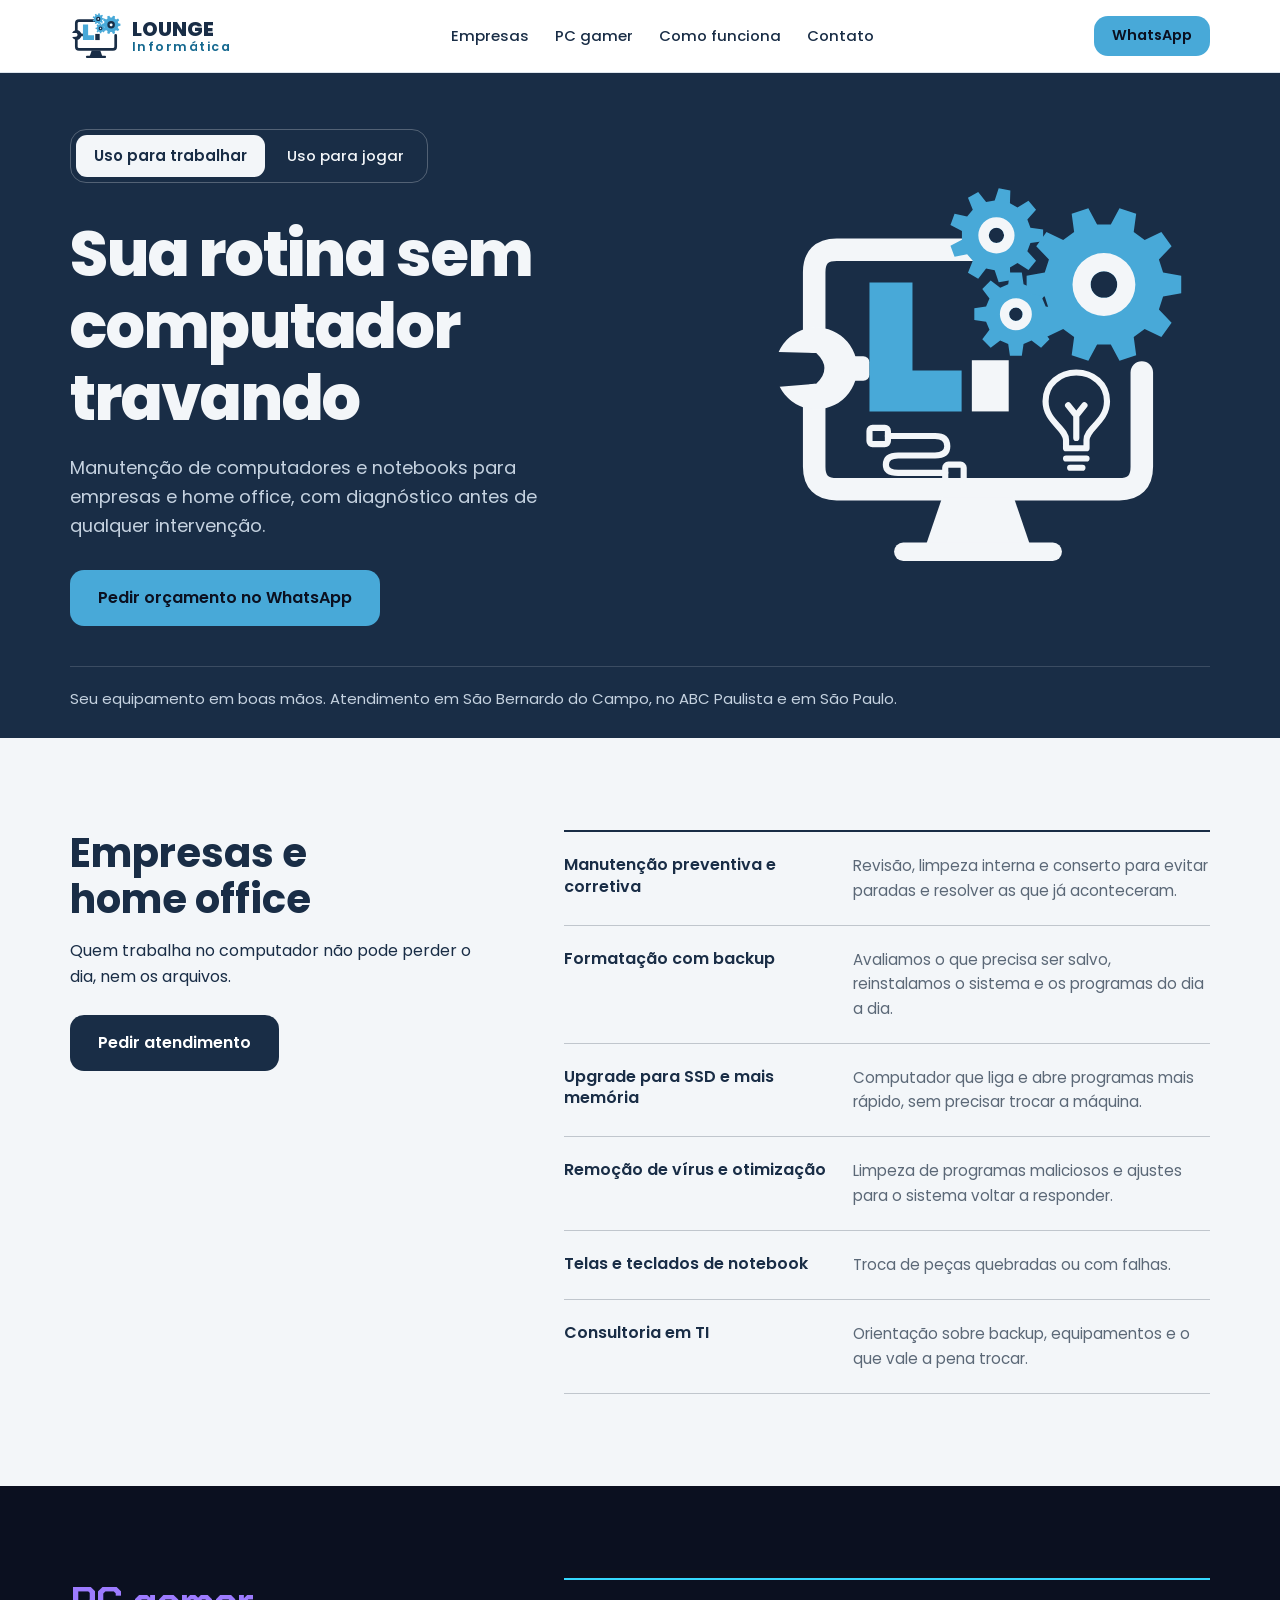
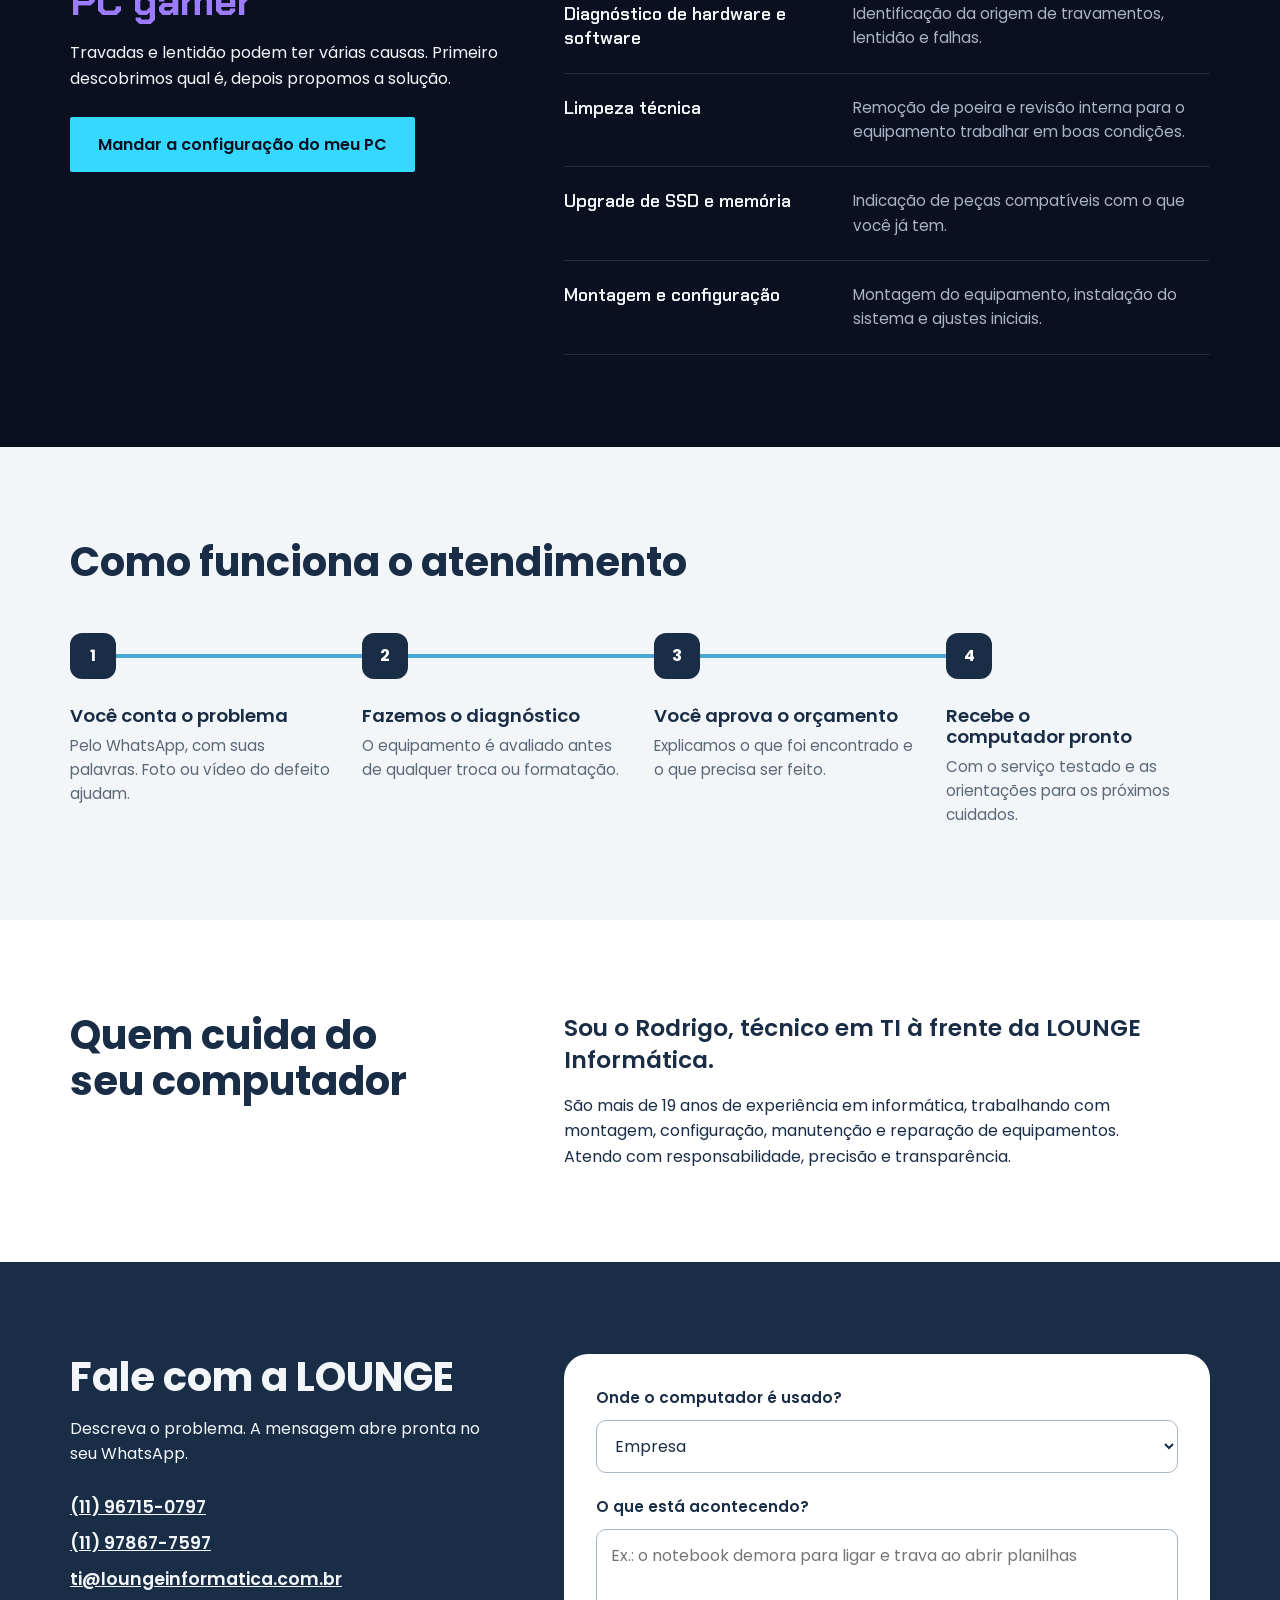
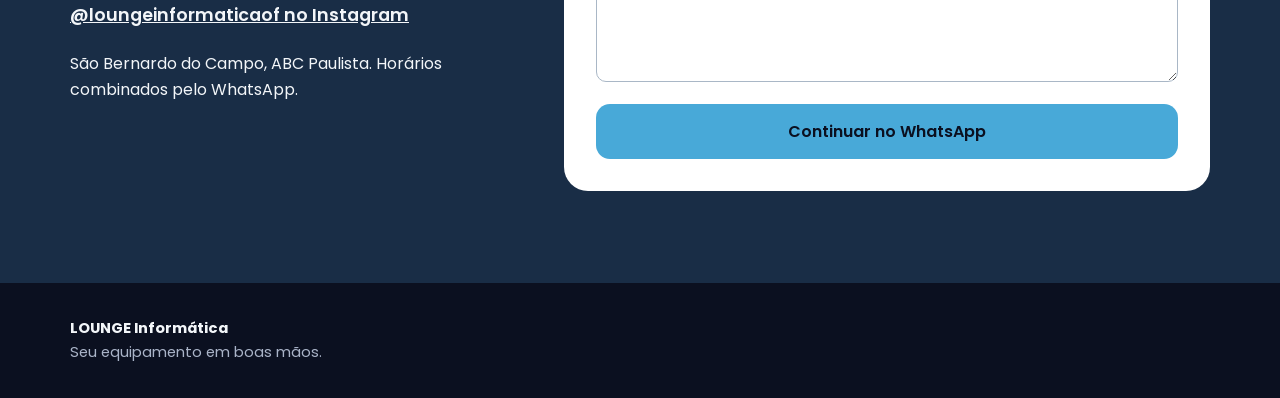
==== index.html @ 3bf0f440 "Adiciona site one page da LOUNGE Informática Co-Authored-By: Claude Sonnet 5.5 <noreply@anthropic.co" ====
<!DOCTYPE html>
<html lang="pt-BR">
<head>
  <meta charset="utf-8">
  <meta name="viewport" content="width=device-width, initial-scale=1">
  <title>LOUNGE Informática | Manutenção de computadores no ABC e São Paulo</title>
  <meta name="description" content="Manutenção de computadores e notebooks para empresas, home office e PC gamer. São Bernardo do Campo, ABC Paulista e São Paulo. Orçamento pelo WhatsApp.">
  <meta name="theme-color" content="#192D46">
  <meta property="og:type" content="website">
  <meta property="og:locale" content="pt_BR">
  <meta property="og:title" content="LOUNGE Informática">
  <meta property="og:description" content="Seu equipamento em boas mãos. Manutenção para empresas, home office e PC gamer.">
  <meta property="og:image" content="/assets/og.png">
  <link rel="icon" href="/assets/favicon.svg" type="image/svg+xml">
  <link rel="preconnect" href="https://fonts.googleapis.com">
  <link rel="preconnect" href="https://fonts.gstatic.com" crossorigin>
  <link rel="stylesheet" href="https://fonts.googleapis.com/css2?family=Chakra+Petch:wght@600;700&family=Poppins:wght@400;500;600;700;800&display=swap">
  <link rel="stylesheet" href="/styles.css">
  <script type="application/ld+json">
  {
    "@context": "https://schema.org",
    "@type": "LocalBusiness",
    "name": "LOUNGE Informática",
    "slogan": "Seu equipamento em boas mãos",
    "telephone": "+55-11-96715-0797",
    "email": "ti@loungeinformatica.com.br",
    "address": { "@type": "PostalAddress", "addressLocality": "São Bernardo do Campo", "addressRegion": "SP", "addressCountry": "BR" },
    "areaServed": ["ABC Paulista", "São Paulo"],
    "sameAs": ["https://www.instagram.com/loungeinformaticaof"]
  }
  </script>
</head>
<body>
  <a class="skip" href="#conteudo">Pular para o conteúdo</a>

  <header class="top">
    <div class="wrap top-row">
      <a class="brand" href="#inicio" aria-label="LOUNGE Informática, início">
        <img src="/assets/simbolo-reduzido.svg" alt="" width="52" height="48">
        <span><b>LOUNGE</b><small>Informática</small></span>
      </a>
      <nav aria-label="Seções">
        <a href="#empresas">Empresas</a>
        <a href="#gamer">PC gamer</a>
        <a href="#como-funciona">Como funciona</a>
        <a href="#contato">Contato</a>
      </nav>
      <a class="btn btn-small" data-wa="Olá! Vim pelo site e quero um orçamento." href="https://wa.me/5511967150797">WhatsApp</a>
    </div>
  </header>

  <main id="conteudo">
    <section class="hero" id="inicio" data-mode="trabalho">
      <div class="wrap hero-grid">
        <div>
          <div class="switch" role="group" aria-label="Como você usa o computador?">
            <button type="button" data-set="trabalho" aria-pressed="true">Uso para trabalhar</button>
            <button type="button" data-set="gamer" aria-pressed="false">Uso para jogar</button>
          </div>

          <div class="pane pane-trabalho">
            <h1>Sua rotina sem computador travando</h1>
            <p>Manutenção de computadores e notebooks para empresas e home office, com diagnóstico antes de qualquer intervenção.</p>
            <a class="btn" data-wa="Olá! Preciso de manutenção no computador que uso para trabalhar." href="https://wa.me/5511967150797">Pedir orçamento no WhatsApp</a>
          </div>
          <div class="pane pane-gamer" hidden>
            <h1>Seu setup rendendo o que ele pode</h1>
            <p>Diagnóstico de hardware, limpeza técnica e upgrades para o PC que está travando ou ficando para trás nos jogos.</p>
            <a class="btn" data-wa="Olá! Quero um orçamento para o meu PC gamer." href="https://wa.me/5511967150797">Falar sobre meu PC gamer</a>
          </div>
        </div>
        <div class="hero-art" aria-hidden="true">
<svg xmlns="http://www.w3.org/2000/svg" viewBox="0 0 420 390" width="420" height="390" focusable="false"><path d="M205,70 H72 Q50,70 50,92 V160 M50,212 V282 Q50,304 72,304 H348 Q370,304 370,282 V190" fill="none" style="stroke:var(--frame)" stroke-width="22" stroke-linecap="round"/><path d="M175,312 H245 L262,362 H158 Z" style="fill:var(--frame)"/><rect x="128" y="356" width="164" height="18" rx="9" style="fill:var(--frame)"/><path d="M15.3,170 A40,40 0 1 1 16.3,204 L52,201 Q68,186 52,171 Z" style="fill:var(--frame)"/><rect x="76" y="174" width="28" height="24" rx="6" style="fill:var(--frame)"/><path d="M104,102 H146 V188 H194 V228 H104 Z" style="fill:var(--accent)"/><rect x="204" y="178" width="36" height="50" style="fill:var(--frame)"/><g class="gear"><path d="M261.2,48.5 L273.6,50.2 L273.6,61.8 L261.2,63.5 L258.2,71.5 L266.7,80.9 L259.3,89.8 L248.6,83.1 L241.2,87.3 L241.6,99.9 L230.2,101.9 L226.3,90.0 L217.9,88.5 L210.2,98.4 L200.2,92.6 L204.9,80.9 L199.4,74.4 L187.1,77.0 L183.1,66.2 L194.3,60.3 L194.3,51.7 L183.1,45.8 L187.1,35.0 L199.4,37.6 L204.9,31.1 L200.2,19.4 L210.2,13.6 L217.9,23.5 L226.3,22.0 L230.2,10.1 L241.6,12.1 L241.2,24.7 L248.6,28.9 L259.3,22.2 L266.7,31.1 L258.2,40.5ZM220.5,56a7.5,7.5 0 1 0 15.0,0a7.5,7.5 0 1 0 -15.0,0Z" style="fill:var(--accent)" fill-rule="evenodd"/><path d="M210.3,56a17.7,17.7 0 1 0 35.4,0a17.7,17.7 0 1 0 -35.4,0ZM220.5,56a7.5,7.5 0 1 0 15.0,0a7.5,7.5 0 1 0 -15.0,0Z" style="fill:var(--frame)" fill-rule="evenodd"/></g><g class="gear"><path d="M276.1,125.5 L287.6,127.2 L287.6,138.8 L276.1,140.5 L272.8,148.3 L279.8,157.6 L271.6,165.8 L262.3,158.8 L254.5,162.1 L252.8,173.6 L241.2,173.6 L239.5,162.1 L231.7,158.8 L222.4,165.8 L214.2,157.6 L221.2,148.3 L217.9,140.5 L206.4,138.8 L206.4,127.2 L217.9,125.5 L221.2,117.7 L214.2,108.4 L222.4,100.2 L231.7,107.2 L239.5,103.9 L241.2,92.4 L252.8,92.4 L254.5,103.9 L262.3,107.2 L271.6,100.2 L279.8,108.4 L272.8,117.7ZM240.4,133a6.6,6.6 0 1 0 13.2,0a6.6,6.6 0 1 0 -13.2,0Z" style="fill:var(--accent)" fill-rule="evenodd"/><path d="M231.4,133a15.6,15.6 0 1 0 31.2,0a15.6,15.6 0 1 0 -31.2,0ZM240.4,133a6.6,6.6 0 1 0 13.2,0a6.6,6.6 0 1 0 -13.2,0Z" style="fill:var(--frame)" fill-rule="evenodd"/></g><g class="gear"><path d="M390.8,92.2 L408.5,95.4 L408.5,112.6 L390.8,115.8 L386.7,128.4 L399.1,141.4 L389.1,155.3 L372.8,147.5 L362.1,155.3 L364.5,173.2 L348.2,178.5 L339.7,162.6 L326.3,162.6 L317.8,178.5 L301.5,173.2 L303.9,155.3 L293.2,147.5 L276.9,155.3 L266.9,141.4 L279.3,128.4 L275.2,115.8 L257.5,112.6 L257.5,95.4 L275.2,92.2 L279.3,79.6 L266.9,66.6 L276.9,52.7 L293.2,60.5 L303.9,52.7 L301.5,34.8 L317.8,29.5 L326.3,45.4 L339.7,45.4 L348.2,29.5 L364.5,34.8 L362.1,52.7 L372.8,60.5 L389.1,52.7 L399.1,66.6 L386.7,79.6ZM320.0,104a13.0,13.0 0 1 0 26.0,0a13.0,13.0 0 1 0 -26.0,0Z" style="fill:var(--accent)" fill-rule="evenodd"/><path d="M302.3,104a30.7,30.7 0 1 0 61.4,0a30.7,30.7 0 1 0 -61.4,0ZM320.0,104a13.0,13.0 0 1 0 26.0,0a13.0,13.0 0 1 0 -26.0,0Z" style="fill:var(--frame)" fill-rule="evenodd"/></g><g fill="none" style="stroke:var(--frame)" stroke-width="6" stroke-linecap="round" stroke-linejoin="round"><path d="M296,264 V256 C296,244 276,238 276,218 C276,201 290,190 306,190 C322,190 336,201 336,218 C336,238 316,244 316,256 V264 Z"/><path d="M296,274 H316 M300,283 H312 M298,222 L306,232 L314,222 M306,232 V254"/></g><g fill="none" style="stroke:var(--frame)" stroke-width="6" stroke-linecap="round" stroke-linejoin="round"><path d="M122,252 H168 Q180,252 180,262 Q180,271 168,271 H132 Q120,271 120,280 Q120,288 132,288 H178"/><rect x="104" y="244" width="18" height="16" rx="3"/><rect x="178" y="280" width="18" height="16" rx="3"/></g></svg>
        </div>
      </div>
      <div class="wrap">
        <p class="hero-note">Seu equipamento em boas mãos. Atendimento em São Bernardo do Campo, no ABC Paulista e em São Paulo.</p>
      </div>
    </section>

    <section class="block" id="empresas">
      <div class="wrap two">
        <div class="intro">
          <h2>Empresas e home office</h2>
          <p>Quem trabalha no computador não pode perder o dia, nem os arquivos.</p>
          <a class="btn btn-dark" data-wa="Olá! Quero atendimento para minha empresa ou home office." href="https://wa.me/5511967150797">Pedir atendimento</a>
        </div>
        <dl class="services">
          <div><dt>Manutenção preventiva e corretiva</dt><dd>Revisão, limpeza interna e conserto para evitar paradas e resolver as que já aconteceram.</dd></div>
          <div><dt>Formatação com backup</dt><dd>Avaliamos o que precisa ser salvo, reinstalamos o sistema e os programas do dia a dia.</dd></div>
          <div><dt>Upgrade para SSD e mais memória</dt><dd>Computador que liga e abre programas mais rápido, sem precisar trocar a máquina.</dd></div>
          <div><dt>Remoção de vírus e otimização</dt><dd>Limpeza de programas maliciosos e ajustes para o sistema voltar a responder.</dd></div>
          <div><dt>Telas e teclados de notebook</dt><dd>Troca de peças quebradas ou com falhas.</dd></div>
          <div><dt>Consultoria em TI</dt><dd>Orientação sobre backup, equipamentos e o que vale a pena trocar.</dd></div>
        </dl>
      </div>
    </section>

    <section class="block gamer" id="gamer">
      <div class="wrap two">
        <div class="intro">
          <h2>PC gamer</h2>
          <p>Travadas e lentidão podem ter várias causas. Primeiro descobrimos qual é, depois propomos a solução.</p>
          <a class="btn btn-gamer" data-wa="Olá! Meu PC gamer está com problema. As peças dele são: " href="https://wa.me/5511967150797">Mandar a configuração do meu PC</a>
        </div>
        <dl class="services">
          <div><dt>Diagnóstico de hardware e software</dt><dd>Identificação da origem de travamentos, lentidão e falhas.</dd></div>
          <div><dt>Limpeza técnica</dt><dd>Remoção de poeira e revisão interna para o equipamento trabalhar em boas condições.</dd></div>
          <div><dt>Upgrade de SSD e memória</dt><dd>Indicação de peças compatíveis com o que você já tem.</dd></div>
          <div><dt>Montagem e configuração</dt><dd>Montagem do equipamento, instalação do sistema e ajustes iniciais.</dd></div>
        </dl>
      </div>
    </section>

    <section class="block" id="como-funciona">
      <div class="wrap">
        <h2>Como funciona o atendimento</h2>
        <ol class="steps">
          <li><h3>Você conta o problema</h3><p>Pelo WhatsApp, com suas palavras. Foto ou vídeo do defeito ajudam.</p></li>
          <li><h3>Fazemos o diagnóstico</h3><p>O equipamento é avaliado antes de qualquer troca ou formatação.</p></li>
          <li><h3>Você aprova o orçamento</h3><p>Explicamos o que foi encontrado e o que precisa ser feito.</p></li>
          <li><h3>Recebe o computador pronto</h3><p>Com o serviço testado e as orientações para os próximos cuidados.</p></li>
        </ol>
      </div>
    </section>

    <section class="block about" id="quem-somos">
      <div class="wrap two">
        <h2>Quem cuida do seu computador</h2>
        <div>
          <p class="lead">Sou o Rodrigo, técnico em TI à frente da LOUNGE Informática.</p>
          <p>São mais de 19 anos de experiência em informática, trabalhando com montagem, configuração, manutenção e reparação de equipamentos. Atendo com responsabilidade, precisão e transparência.</p>
        </div>
      </div>
    </section>

    <section class="block contact" id="contato">
      <div class="wrap two">
        <div class="intro">
          <h2>Fale com a LOUNGE</h2>
          <p>Descreva o problema. A mensagem abre pronta no seu WhatsApp.</p>
          <ul class="contacts">
            <li><a href="https://wa.me/5511967150797">(11) 96715-0797</a></li>
            <li><a href="tel:+5511978677597">(11) 97867-7597</a></li>
            <li><a href="mailto:ti@loungeinformatica.com.br">ti@loungeinformatica.com.br</a></li>
            <li><a href="https://www.instagram.com/loungeinformaticaof">@loungeinformaticaof no Instagram</a></li>
          </ul>
          <p>São Bernardo do Campo, ABC Paulista. Horários combinados pelo WhatsApp.</p>
        </div>
        <form id="form-wa">
          <label for="uso">Onde o computador é usado?</label>
          <select id="uso" name="uso">
            <option>Empresa</option>
            <option>Home office</option>
            <option>PC gamer</option>
            <option>Casa</option>
          </select>
          <label for="problema">O que está acontecendo?</label>
          <textarea id="problema" name="problema" rows="5" required placeholder="Ex.: o notebook demora para ligar e trava ao abrir planilhas"></textarea>
          <button class="btn" type="submit">Continuar no WhatsApp</button>
        </form>
      </div>
    </section>
  </main>

  <footer>
    <div class="wrap">
      <p><b>LOUNGE Informática</b></p>
      <p>Seu equipamento em boas mãos.</p>
    </div>
  </footer>

  <script src="/script.js" defer></script>
</body>
</html>
---- styles.css ----
:root {
  --navy: #192D46;
  --blue: #48A9D8;
  --blue-text: #14688F;
  --ice: #F3F6F9;
  --gray: #5B6877;
  --graphite: #0B1020;
  --violet: #9D7BFF;
  --cyan: #35D8FF;
}

* { box-sizing: border-box; margin: 0; padding: 0; }
html { scroll-behavior: smooth; scroll-padding-top: 80px; }
body { font-family: Poppins, Arial, sans-serif; color: var(--navy); background: var(--ice); line-height: 1.6; }
img, svg { max-width: 100%; }
[hidden] { display: none !important; }
a { color: inherit; }
:focus-visible { outline: 3px solid var(--blue); outline-offset: 3px; }

.wrap { width: min(1140px, 100% - 40px); margin-inline: auto; }
.skip { position: absolute; left: -999px; }
.skip:focus { left: 12px; top: 12px; z-index: 20; background: #fff; padding: 8px 14px; }

h1, h2, h3 { line-height: 1.15; text-wrap: balance; }
h1 { font-size: clamp(2.2rem, 5.4vw, 3.9rem); font-weight: 800; letter-spacing: -0.02em; }
h2 { font-size: clamp(1.7rem, 3.4vw, 2.5rem); font-weight: 700; }
h3 { font-size: 1.15rem; font-weight: 600; }

.btn { display: inline-block; background: var(--blue); color: var(--graphite); font: 600 1rem/1.2 Poppins, Arial, sans-serif; text-decoration: none; padding: 16px 26px; border: 2px solid transparent; border-radius: 14px; cursor: pointer; }
.btn:hover { filter: brightness(1.08); }
.btn-small { padding: 9px 16px; font-size: .9rem; }
.btn-dark { background: var(--navy); color: #fff; }
.btn-gamer { background: var(--cyan); border-radius: 2px; }

/* topo */
.top { position: sticky; top: 0; z-index: 10; background: #fff; border-bottom: 1px solid #DCE4EC; }
.top-row { display: flex; align-items: center; justify-content: space-between; gap: 16px; min-height: 72px; }
.brand { display: flex; align-items: center; gap: 10px; text-decoration: none; line-height: 1.1; }
.brand b { display: block; font-size: 1.25rem; font-weight: 800; }
.brand small { display: block; font-size: .78rem; font-weight: 600; letter-spacing: .12em; color: var(--blue-text); }
nav { display: flex; gap: 26px; font-size: .93rem; font-weight: 500; }
nav a { text-decoration: none; }
nav a:hover { text-decoration: underline; text-underline-offset: 6px; }

/* abertura: muda de cara conforme o uso */
.hero { background: var(--navy); color: var(--ice); padding: 56px 0 28px; transition: background-color .35s; }
.hero[data-mode="gamer"] { background: var(--graphite); }
.hero-grid { display: grid; grid-template-columns: 1.15fr .85fr; gap: 48px; align-items: center; min-height: 430px; }
.switch { display: inline-flex; flex-wrap: wrap; gap: 4px; padding: 5px; margin-bottom: 36px; border: 1px solid #ffffff40; border-radius: 16px; }
.switch button { font: 500 .93rem Poppins, Arial, sans-serif; color: var(--ice); background: transparent; border: 0; border-radius: 11px; padding: 10px 18px; cursor: pointer; }
.switch button[aria-pressed="true"] { background: var(--ice); color: var(--navy); font-weight: 600; }
.pane p { margin: 20px 0 30px; font-size: 1.12rem; max-width: 33rem; color: #C5D2E0; }
.pane-gamer h1 { font-family: "Chakra Petch", Poppins, sans-serif; font-weight: 700; color: var(--ice); }
.hero[data-mode="gamer"] .switch, .hero[data-mode="gamer"] .switch button { border-radius: 2px; }
.hero[data-mode="gamer"] .switch button[aria-pressed="true"] { background: var(--violet); color: var(--graphite); }
.hero[data-mode="gamer"] .btn { background: var(--cyan); border-radius: 2px; }
.hero-art svg { display: block; width: 100%; max-width: 430px; height: auto; margin-inline: auto; --frame: var(--ice); --accent: var(--blue); --hub: var(--navy); }
.hero[data-mode="gamer"] .hero-art svg { --accent: var(--violet); --frame: var(--cyan); --hub: var(--graphite); }
.gear { transform-box: fill-box; transform-origin: center; transition: transform 1.1s cubic-bezier(.2,.7,.2,1); }
.hero[data-mode="gamer"] .gear { transform: rotate(160deg); }
.hero[data-mode="gamer"] .gear:nth-of-type(even) { transform: rotate(-160deg); }
.hero-note { margin-top: 40px; padding-top: 20px; border-top: 1px solid #ffffff26; font-size: .93rem; color: #C5D2E0; }

/* blocos */
.block { padding: 92px 0; }
.two { display: grid; grid-template-columns: .8fr 1.2fr; gap: 64px; align-items: start; }
.intro p { margin: 16px 0 26px; max-width: 28rem; }
.services { border-top: 2px solid currentColor; }
.services div { display: grid; grid-template-columns: .85fr 1.15fr; gap: 24px; padding: 22px 0; border-bottom: 1px solid #5B687755; }
.services dt { font-weight: 600; line-height: 1.35; }
.services dd { color: var(--gray); font-size: .95rem; }

.gamer { background: var(--graphite); color: var(--ice); }
.gamer h2, .gamer dt { font-family: "Chakra Petch", Poppins, sans-serif; }
.gamer h2 { color: var(--violet); }
.gamer dt { font-size: 1.12rem; }
.gamer dd { color: #AAB4C8; }
.gamer .services { border-top-color: var(--cyan); }

/* etapas ligadas por um cabo, como no logo */
.steps { list-style: none; display: grid; grid-template-columns: repeat(4, 1fr); gap: 28px; margin-top: 48px; counter-reset: etapa; }
.steps li { counter-increment: etapa; position: relative; padding-top: 72px; }
.steps li::before { content: counter(etapa); position: absolute; top: 0; left: 0; z-index: 1; width: 46px; height: 46px; display: grid; place-items: center; border-radius: 12px; background: var(--navy); color: #fff; font-weight: 700; }
.steps li:not(:last-child)::after { content: ""; position: absolute; top: 21px; left: 46px; width: calc(100% - 18px); height: 4px; background: var(--blue); }
.steps p { margin-top: 8px; color: var(--gray); font-size: .95rem; }

.about { background: #fff; }
.lead { font-size: 1.45rem; font-weight: 600; line-height: 1.4; margin-bottom: 16px; }
.about p { max-width: 38rem; }

.contact { background: var(--navy); color: var(--ice); }
.contacts { list-style: none; margin-bottom: 22px; font-size: 1.1rem; font-weight: 600; }
.contacts li { margin-bottom: 8px; overflow-wrap: anywhere; }
form { background: #fff; color: var(--navy); border-radius: 24px; padding: 32px; display: grid; gap: 10px; }
label { font-weight: 600; font-size: .95rem; }
select, textarea { width: 100%; font: 400 1rem Poppins, Arial, sans-serif; color: var(--navy); padding: 13px 14px; border: 1px solid #A9B7C6; border-radius: 10px; background: #fff; margin-bottom: 12px; }
textarea { resize: vertical; }

footer { background: var(--graphite); color: #AAB4C8; padding: 34px 0; font-size: .92rem; }
footer b { color: var(--ice); }

@media (max-width: 860px) {
  nav { display: none; }
  .hero { padding-top: 32px; }
  .hero-grid, .two { grid-template-columns: 1fr; gap: 36px; }
  .hero-grid { min-height: 0; }
  .hero-art { order: -1; }
  .hero-art svg { max-width: 190px; }
  .block { padding: 64px 0; }
  .steps { grid-template-columns: 1fr; gap: 30px; }
  .steps li { padding: 0 0 0 68px; }
  .steps li:not(:last-child)::after { top: 46px; left: 21px; width: 4px; height: calc(100% - 16px); }
}
@media (max-width: 520px) {
  .services div { grid-template-columns: 1fr; gap: 6px; }
  .switch { display: grid; width: 100%; }
  form { padding: 22px; }
}
@media (prefers-reduced-motion: reduce) {
  html { scroll-behavior: auto; }
  .hero, .gear { transition: none; }
}
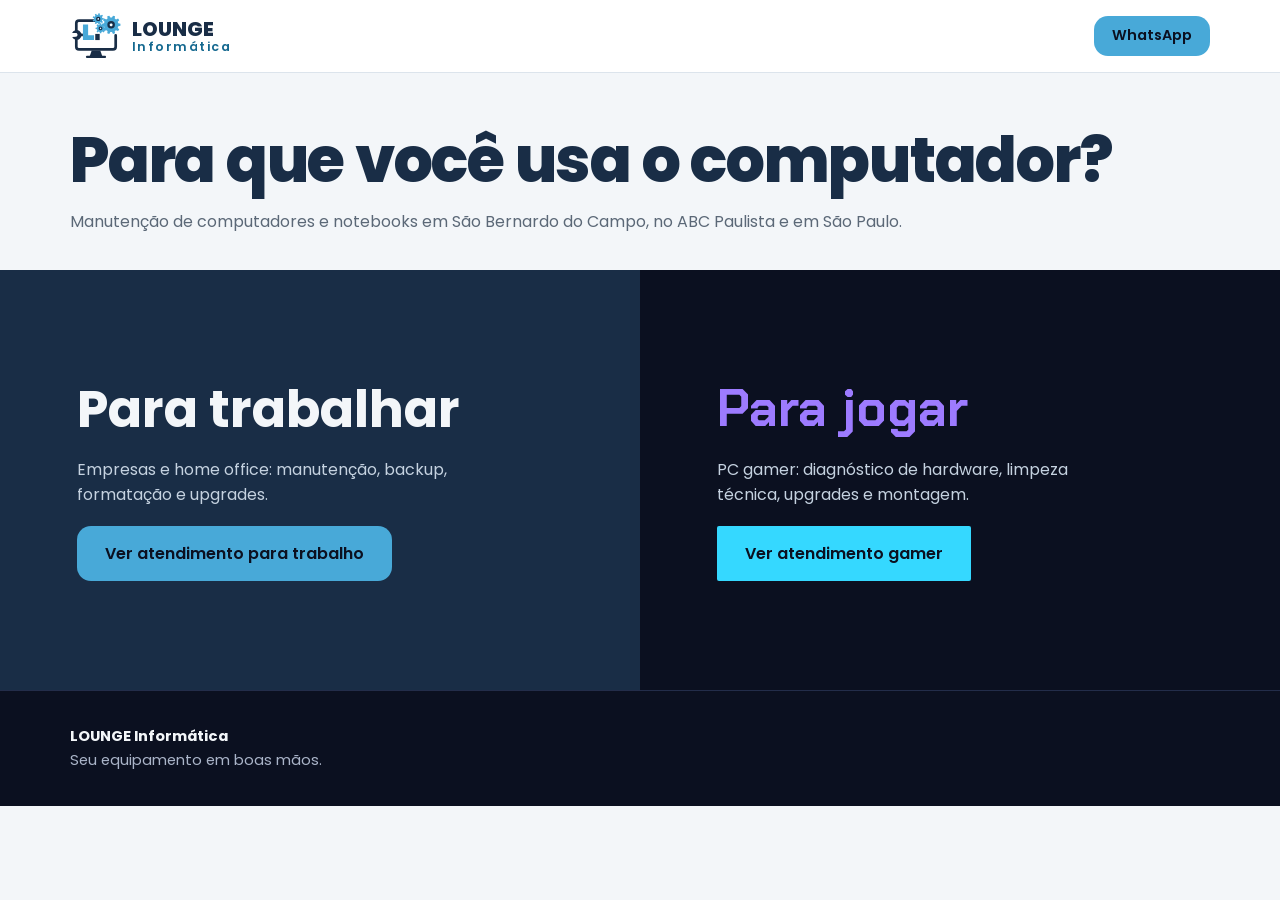
==== commit 22cf42b3: "Separa o site em duas versões: /empresas e /gamer A página inicial passa a ser a escolha entre traba" ====
--- a/index.html
+++ b/index.html
@@ -4,163 +4,52 @@
   <meta charset="utf-8">
   <meta name="viewport" content="width=device-width, initial-scale=1">
   <title>LOUNGE Informática | Manutenção de computadores no ABC e São Paulo</title>
-  <meta name="description" content="Manutenção de computadores e notebooks para empresas, home office e PC gamer. São Bernardo do Campo, ABC Paulista e São Paulo. Orçamento pelo WhatsApp.">
+  <meta name="description" content="Manutenção de computadores e notebooks para empresas, home office e PC gamer em São Bernardo do Campo, ABC e São Paulo.">
   <meta name="theme-color" content="#192D46">
   <meta property="og:type" content="website">
   <meta property="og:locale" content="pt_BR">
-  <meta property="og:title" content="LOUNGE Informática">
-  <meta property="og:description" content="Seu equipamento em boas mãos. Manutenção para empresas, home office e PC gamer.">
-  <meta property="og:image" content="/assets/og.png">
+  <meta property="og:title" content="LOUNGE Informática | Manutenção de computadores no ABC e São Paulo">
+  <meta property="og:description" content="Manutenção de computadores e notebooks para empresas, home office e PC gamer em São Bernardo do Campo, ABC e São Paulo.">
+  <meta property="og:url" content="https://lounge-informatica.vercel.app/">
+  <meta property="og:image" content="https://lounge-informatica.vercel.app/assets/og.png">
+  <link rel="canonical" href="https://lounge-informatica.vercel.app/">
   <link rel="icon" href="/assets/favicon.svg" type="image/svg+xml">
   <link rel="preconnect" href="https://fonts.googleapis.com">
   <link rel="preconnect" href="https://fonts.gstatic.com" crossorigin>
   <link rel="stylesheet" href="https://fonts.googleapis.com/css2?family=Chakra+Petch:wght@600;700&family=Poppins:wght@400;500;600;700;800&display=swap">
   <link rel="stylesheet" href="/styles.css">
-  <script type="application/ld+json">
-  {
-    "@context": "https://schema.org",
-    "@type": "LocalBusiness",
-    "name": "LOUNGE Informática",
-    "slogan": "Seu equipamento em boas mãos",
-    "telephone": "+55-11-96715-0797",
-    "email": "ti@loungeinformatica.com.br",
-    "address": { "@type": "PostalAddress", "addressLocality": "São Bernardo do Campo", "addressRegion": "SP", "addressCountry": "BR" },
-    "areaServed": ["ABC Paulista", "São Paulo"],
-    "sameAs": ["https://www.instagram.com/loungeinformaticaof"]
-  }
-  </script>
+  <script type="application/ld+json">{"@context": "https://schema.org", "@type": "LocalBusiness", "name": "LOUNGE Informática", "slogan": "Seu equipamento em boas mãos", "telephone": "+55-11-96715-0797", "email": "ti@loungeinformatica.com.br", "url": "https://lounge-informatica.vercel.app/", "address": {"@type": "PostalAddress", "addressLocality": "São Bernardo do Campo", "addressRegion": "SP", "addressCountry": "BR"}, "areaServed": ["ABC Paulista", "São Paulo"], "sameAs": ["https://www.instagram.com/loungeinformaticaof"]}</script>
 </head>
-<body>
+<body class="inicio">
   <a class="skip" href="#conteudo">Pular para o conteúdo</a>
-
   <header class="top">
     <div class="wrap top-row">
-      <a class="brand" href="#inicio" aria-label="LOUNGE Informática, início">
+      <a class="brand" href="/" aria-label="LOUNGE Informática, página inicial">
         <img src="/assets/simbolo-reduzido.svg" alt="" width="52" height="48">
         <span><b>LOUNGE</b><small>Informática</small></span>
       </a>
-      <nav aria-label="Seções">
-        <a href="#empresas">Empresas</a>
-        <a href="#gamer">PC gamer</a>
-        <a href="#como-funciona">Como funciona</a>
-        <a href="#contato">Contato</a>
-      </nav>
+      
       <a class="btn btn-small" data-wa="Olá! Vim pelo site e quero um orçamento." href="https://wa.me/5511967150797">WhatsApp</a>
     </div>
   </header>
 
   <main id="conteudo">
-    <section class="hero" id="inicio" data-mode="trabalho">
-      <div class="wrap hero-grid">
-        <div>
-          <div class="switch" role="group" aria-label="Como você usa o computador?">
-            <button type="button" data-set="trabalho" aria-pressed="true">Uso para trabalhar</button>
-            <button type="button" data-set="gamer" aria-pressed="false">Uso para jogar</button>
-          </div>
-
-          <div class="pane pane-trabalho">
-            <h1>Sua rotina sem computador travando</h1>
-            <p>Manutenção de computadores e notebooks para empresas e home office, com diagnóstico antes de qualquer intervenção.</p>
-            <a class="btn" data-wa="Olá! Preciso de manutenção no computador que uso para trabalhar." href="https://wa.me/5511967150797">Pedir orçamento no WhatsApp</a>
-          </div>
-          <div class="pane pane-gamer" hidden>
-            <h1>Seu setup rendendo o que ele pode</h1>
-            <p>Diagnóstico de hardware, limpeza técnica e upgrades para o PC que está travando ou ficando para trás nos jogos.</p>
-            <a class="btn" data-wa="Olá! Quero um orçamento para o meu PC gamer." href="https://wa.me/5511967150797">Falar sobre meu PC gamer</a>
-          </div>
-        </div>
-        <div class="hero-art" aria-hidden="true">
-<svg xmlns="http://www.w3.org/2000/svg" viewBox="0 0 420 390" width="420" height="390" focusable="false"><path d="M205,70 H72 Q50,70 50,92 V160 M50,212 V282 Q50,304 72,304 H348 Q370,304 370,282 V190" fill="none" style="stroke:var(--frame)" stroke-width="22" stroke-linecap="round"/><path d="M175,312 H245 L262,362 H158 Z" style="fill:var(--frame)"/><rect x="128" y="356" width="164" height="18" rx="9" style="fill:var(--frame)"/><path d="M15.3,170 A40,40 0 1 1 16.3,204 L52,201 Q68,186 52,171 Z" style="fill:var(--frame)"/><rect x="76" y="174" width="28" height="24" rx="6" style="fill:var(--frame)"/><path d="M104,102 H146 V188 H194 V228 H104 Z" style="fill:var(--accent)"/><rect x="204" y="178" width="36" height="50" style="fill:var(--frame)"/><g class="gear"><path d="M261.2,48.5 L273.6,50.2 L273.6,61.8 L261.2,63.5 L258.2,71.5 L266.7,80.9 L259.3,89.8 L248.6,83.1 L241.2,87.3 L241.6,99.9 L230.2,101.9 L226.3,90.0 L217.9,88.5 L210.2,98.4 L200.2,92.6 L204.9,80.9 L199.4,74.4 L187.1,77.0 L183.1,66.2 L194.3,60.3 L194.3,51.7 L183.1,45.8 L187.1,35.0 L199.4,37.6 L204.9,31.1 L200.2,19.4 L210.2,13.6 L217.9,23.5 L226.3,22.0 L230.2,10.1 L241.6,12.1 L241.2,24.7 L248.6,28.9 L259.3,22.2 L266.7,31.1 L258.2,40.5ZM220.5,56a7.5,7.5 0 1 0 15.0,0a7.5,7.5 0 1 0 -15.0,0Z" style="fill:var(--accent)" fill-rule="evenodd"/><path d="M210.3,56a17.7,17.7 0 1 0 35.4,0a17.7,17.7 0 1 0 -35.4,0ZM220.5,56a7.5,7.5 0 1 0 15.0,0a7.5,7.5 0 1 0 -15.0,0Z" style="fill:var(--frame)" fill-rule="evenodd"/></g><g class="gear"><path d="M276.1,125.5 L287.6,127.2 L287.6,138.8 L276.1,140.5 L272.8,148.3 L279.8,157.6 L271.6,165.8 L262.3,158.8 L254.5,162.1 L252.8,173.6 L241.2,173.6 L239.5,162.1 L231.7,158.8 L222.4,165.8 L214.2,157.6 L221.2,148.3 L217.9,140.5 L206.4,138.8 L206.4,127.2 L217.9,125.5 L221.2,117.7 L214.2,108.4 L222.4,100.2 L231.7,107.2 L239.5,103.9 L241.2,92.4 L252.8,92.4 L254.5,103.9 L262.3,107.2 L271.6,100.2 L279.8,108.4 L272.8,117.7ZM240.4,133a6.6,6.6 0 1 0 13.2,0a6.6,6.6 0 1 0 -13.2,0Z" style="fill:var(--accent)" fill-rule="evenodd"/><path d="M231.4,133a15.6,15.6 0 1 0 31.2,0a15.6,15.6 0 1 0 -31.2,0ZM240.4,133a6.6,6.6 0 1 0 13.2,0a6.6,6.6 0 1 0 -13.2,0Z" style="fill:var(--frame)" fill-rule="evenodd"/></g><g class="gear"><path d="M390.8,92.2 L408.5,95.4 L408.5,112.6 L390.8,115.8 L386.7,128.4 L399.1,141.4 L389.1,155.3 L372.8,147.5 L362.1,155.3 L364.5,173.2 L348.2,178.5 L339.7,162.6 L326.3,162.6 L317.8,178.5 L301.5,173.2 L303.9,155.3 L293.2,147.5 L276.9,155.3 L266.9,141.4 L279.3,128.4 L275.2,115.8 L257.5,112.6 L257.5,95.4 L275.2,92.2 L279.3,79.6 L266.9,66.6 L276.9,52.7 L293.2,60.5 L303.9,52.7 L301.5,34.8 L317.8,29.5 L326.3,45.4 L339.7,45.4 L348.2,29.5 L364.5,34.8 L362.1,52.7 L372.8,60.5 L389.1,52.7 L399.1,66.6 L386.7,79.6ZM320.0,104a13.0,13.0 0 1 0 26.0,0a13.0,13.0 0 1 0 -26.0,0Z" style="fill:var(--accent)" fill-rule="evenodd"/><path d="M302.3,104a30.7,30.7 0 1 0 61.4,0a30.7,30.7 0 1 0 -61.4,0ZM320.0,104a13.0,13.0 0 1 0 26.0,0a13.0,13.0 0 1 0 -26.0,0Z" style="fill:var(--frame)" fill-rule="evenodd"/></g><g fill="none" style="stroke:var(--frame)" stroke-width="6" stroke-linecap="round" stroke-linejoin="round"><path d="M296,264 V256 C296,244 276,238 276,218 C276,201 290,190 306,190 C322,190 336,201 336,218 C336,238 316,244 316,256 V264 Z"/><path d="M296,274 H316 M300,283 H312 M298,222 L306,232 L314,222 M306,232 V254"/></g><g fill="none" style="stroke:var(--frame)" stroke-width="6" stroke-linecap="round" stroke-linejoin="round"><path d="M122,252 H168 Q180,252 180,262 Q180,271 168,271 H132 Q120,271 120,280 Q120,288 132,288 H178"/><rect x="104" y="244" width="18" height="16" rx="3"/><rect x="178" y="280" width="18" height="16" rx="3"/></g></svg>
-        </div>
-      </div>
-      <div class="wrap">
-        <p class="hero-note">Seu equipamento em boas mãos. Atendimento em São Bernardo do Campo, no ABC Paulista e em São Paulo.</p>
-      </div>
-    </section>
-
-    <section class="block" id="empresas">
-      <div class="wrap two">
-        <div class="intro">
-          <h2>Empresas e home office</h2>
-          <p>Quem trabalha no computador não pode perder o dia, nem os arquivos.</p>
-          <a class="btn btn-dark" data-wa="Olá! Quero atendimento para minha empresa ou home office." href="https://wa.me/5511967150797">Pedir atendimento</a>
-        </div>
-        <dl class="services">
-          <div><dt>Manutenção preventiva e corretiva</dt><dd>Revisão, limpeza interna e conserto para evitar paradas e resolver as que já aconteceram.</dd></div>
-          <div><dt>Formatação com backup</dt><dd>Avaliamos o que precisa ser salvo, reinstalamos o sistema e os programas do dia a dia.</dd></div>
-          <div><dt>Upgrade para SSD e mais memória</dt><dd>Computador que liga e abre programas mais rápido, sem precisar trocar a máquina.</dd></div>
-          <div><dt>Remoção de vírus e otimização</dt><dd>Limpeza de programas maliciosos e ajustes para o sistema voltar a responder.</dd></div>
-          <div><dt>Telas e teclados de notebook</dt><dd>Troca de peças quebradas ou com falhas.</dd></div>
-          <div><dt>Consultoria em TI</dt><dd>Orientação sobre backup, equipamentos e o que vale a pena trocar.</dd></div>
-        </dl>
-      </div>
-    </section>
-
-    <section class="block gamer" id="gamer">
-      <div class="wrap two">
-        <div class="intro">
-          <h2>PC gamer</h2>
-          <p>Travadas e lentidão podem ter várias causas. Primeiro descobrimos qual é, depois propomos a solução.</p>
-          <a class="btn btn-gamer" data-wa="Olá! Meu PC gamer está com problema. As peças dele são: " href="https://wa.me/5511967150797">Mandar a configuração do meu PC</a>
-        </div>
-        <dl class="services">
-          <div><dt>Diagnóstico de hardware e software</dt><dd>Identificação da origem de travamentos, lentidão e falhas.</dd></div>
-          <div><dt>Limpeza técnica</dt><dd>Remoção de poeira e revisão interna para o equipamento trabalhar em boas condições.</dd></div>
-          <div><dt>Upgrade de SSD e memória</dt><dd>Indicação de peças compatíveis com o que você já tem.</dd></div>
-          <div><dt>Montagem e configuração</dt><dd>Montagem do equipamento, instalação do sistema e ajustes iniciais.</dd></div>
-        </dl>
-      </div>
-    </section>
-
-    <section class="block" id="como-funciona">
-      <div class="wrap">
-        <h2>Como funciona o atendimento</h2>
-        <ol class="steps">
-          <li><h3>Você conta o problema</h3><p>Pelo WhatsApp, com suas palavras. Foto ou vídeo do defeito ajudam.</p></li>
-          <li><h3>Fazemos o diagnóstico</h3><p>O equipamento é avaliado antes de qualquer troca ou formatação.</p></li>
-          <li><h3>Você aprova o orçamento</h3><p>Explicamos o que foi encontrado e o que precisa ser feito.</p></li>
-          <li><h3>Recebe o computador pronto</h3><p>Com o serviço testado e as orientações para os próximos cuidados.</p></li>
-        </ol>
-      </div>
-    </section>
-
-    <section class="block about" id="quem-somos">
-      <div class="wrap two">
-        <h2>Quem cuida do seu computador</h2>
-        <div>
-          <p class="lead">Sou o Rodrigo, técnico em TI à frente da LOUNGE Informática.</p>
-          <p>São mais de 19 anos de experiência em informática, trabalhando com montagem, configuração, manutenção e reparação de equipamentos. Atendo com responsabilidade, precisão e transparência.</p>
-        </div>
-      </div>
-    </section>
-
-    <section class="block contact" id="contato">
-      <div class="wrap two">
-        <div class="intro">
-          <h2>Fale com a LOUNGE</h2>
-          <p>Descreva o problema. A mensagem abre pronta no seu WhatsApp.</p>
-          <ul class="contacts">
-            <li><a href="https://wa.me/5511967150797">(11) 96715-0797</a></li>
-            <li><a href="tel:+5511978677597">(11) 97867-7597</a></li>
-            <li><a href="mailto:ti@loungeinformatica.com.br">ti@loungeinformatica.com.br</a></li>
-            <li><a href="https://www.instagram.com/loungeinformaticaof">@loungeinformaticaof no Instagram</a></li>
-          </ul>
-          <p>São Bernardo do Campo, ABC Paulista. Horários combinados pelo WhatsApp.</p>
-        </div>
-        <form id="form-wa">
-          <label for="uso">Onde o computador é usado?</label>
-          <select id="uso" name="uso">
-            <option>Empresa</option>
-            <option>Home office</option>
-            <option>PC gamer</option>
-            <option>Casa</option>
-          </select>
-          <label for="problema">O que está acontecendo?</label>
-          <textarea id="problema" name="problema" rows="5" required placeholder="Ex.: o notebook demora para ligar e trava ao abrir planilhas"></textarea>
-          <button class="btn" type="submit">Continuar no WhatsApp</button>
-        </form>
-      </div>
-    </section>
+    <div class="wrap ask">
+      <h1>Para que você usa o computador?</h1>
+      <p>Manutenção de computadores e notebooks em São Bernardo do Campo, no ABC Paulista e em São Paulo.</p>
+    </div>
+    <div class="choices">
+      <a class="choice choice-trabalho" href="/empresas">
+        <h2>Para trabalhar</h2>
+        <p>Empresas e home office: manutenção, backup, formatação e upgrades.</p>
+        <span class="btn">Ver atendimento para trabalho</span>
+      </a>
+      <a class="choice choice-gamer" href="/gamer">
+        <h2>Para jogar</h2>
+        <p>PC gamer: diagnóstico de hardware, limpeza técnica, upgrades e montagem.</p>
+        <span class="btn">Ver atendimento gamer</span>
+      </a>
+    </div>
   </main>
 
   <footer>
@@ -169,7 +58,6 @@
       <p>Seu equipamento em boas mãos.</p>
     </div>
   </footer>
-
   <script src="/script.js" defer></script>
 </body>
 </html>
--- a/styles.css
+++ b/styles.css
@@ -42,24 +42,33 @@
 nav a { text-decoration: none; }
 nav a:hover { text-decoration: underline; text-underline-offset: 6px; }
 
-/* abertura: muda de cara conforme o uso */
-.hero { background: var(--navy); color: var(--ice); padding: 56px 0 28px; transition: background-color .35s; }
-.hero[data-mode="gamer"] { background: var(--graphite); }
+/* abertura de cada versão */
+.hero { background: var(--navy); color: var(--ice); padding: 56px 0 28px; }
 .hero-grid { display: grid; grid-template-columns: 1.15fr .85fr; gap: 48px; align-items: center; min-height: 430px; }
-.switch { display: inline-flex; flex-wrap: wrap; gap: 4px; padding: 5px; margin-bottom: 36px; border: 1px solid #ffffff40; border-radius: 16px; }
-.switch button { font: 500 .93rem Poppins, Arial, sans-serif; color: var(--ice); background: transparent; border: 0; border-radius: 11px; padding: 10px 18px; cursor: pointer; }
-.switch button[aria-pressed="true"] { background: var(--ice); color: var(--navy); font-weight: 600; }
-.pane p { margin: 20px 0 30px; font-size: 1.12rem; max-width: 33rem; color: #C5D2E0; }
-.pane-gamer h1 { font-family: "Chakra Petch", Poppins, sans-serif; font-weight: 700; color: var(--ice); }
-.hero[data-mode="gamer"] .switch, .hero[data-mode="gamer"] .switch button { border-radius: 2px; }
-.hero[data-mode="gamer"] .switch button[aria-pressed="true"] { background: var(--violet); color: var(--graphite); }
-.hero[data-mode="gamer"] .btn { background: var(--cyan); border-radius: 2px; }
+.hero-text p { margin: 20px 0 30px; font-size: 1.12rem; max-width: 33rem; color: #C5D2E0; }
 .hero-art svg { display: block; width: 100%; max-width: 430px; height: auto; margin-inline: auto; --frame: var(--ice); --accent: var(--blue); --hub: var(--navy); }
-.hero[data-mode="gamer"] .hero-art svg { --accent: var(--violet); --frame: var(--cyan); --hub: var(--graphite); }
-.gear { transform-box: fill-box; transform-origin: center; transition: transform 1.1s cubic-bezier(.2,.7,.2,1); }
-.hero[data-mode="gamer"] .gear { transform: rotate(160deg); }
-.hero[data-mode="gamer"] .gear:nth-of-type(even) { transform: rotate(-160deg); }
+.gear { transform-box: fill-box; transform-origin: center; animation: girar 1.4s cubic-bezier(.2,.7,.2,1) both; }
+@keyframes girar { from { transform: rotate(-160deg); } to { transform: rotate(0); } }
 .hero-note { margin-top: 40px; padding-top: 20px; border-top: 1px solid #ffffff26; font-size: .93rem; color: #C5D2E0; }
+
+/* troca de versão no topo */
+.versions { display: flex; gap: 3px; padding: 3px; border: 1px solid #C9D3DE; border-radius: 12px; font-size: .85rem; font-weight: 600; }
+.versions a { text-decoration: none; padding: 5px 12px; border-radius: 9px; }
+.versions a[aria-current="page"] { background: var(--navy); color: #fff; }
+
+/* página inicial: escolha da versão */
+.ask { padding: 52px 0 36px; }
+.ask p { margin-top: 12px; color: var(--gray); }
+.choices { display: grid; grid-template-columns: 1fr 1fr; }
+.choice { display: flex; flex-direction: column; align-items: flex-start; justify-content: center; gap: 18px; min-height: 420px; padding: 56px clamp(24px, 6vw, 96px); text-decoration: none; color: var(--ice); }
+.choice h2 { font-size: clamp(2rem, 4vw, 3.2rem); }
+.choice p { max-width: 24rem; color: #C5D2E0; }
+.choice-trabalho { background: var(--navy); }
+.choice-gamer { background: var(--graphite); }
+.choice-gamer h2 { font-family: "Chakra Petch", Poppins, sans-serif; color: var(--violet); }
+.choice-gamer .btn { background: var(--cyan); border-radius: 2px; }
+.choice:hover .btn { filter: brightness(1.1); }
+.choice:focus-visible { outline-offset: -8px; }
 
 /* blocos */
 .block { padding: 92px 0; }
@@ -69,13 +78,6 @@
 .services div { display: grid; grid-template-columns: .85fr 1.15fr; gap: 24px; padding: 22px 0; border-bottom: 1px solid #5B687755; }
 .services dt { font-weight: 600; line-height: 1.35; }
 .services dd { color: var(--gray); font-size: .95rem; }
-
-.gamer { background: var(--graphite); color: var(--ice); }
-.gamer h2, .gamer dt { font-family: "Chakra Petch", Poppins, sans-serif; }
-.gamer h2 { color: var(--violet); }
-.gamer dt { font-size: 1.12rem; }
-.gamer dd { color: #AAB4C8; }
-.gamer .services { border-top-color: var(--cyan); }
 
 /* etapas ligadas por um cabo, como no logo */
 .steps { list-style: none; display: grid; grid-template-columns: repeat(4, 1fr); gap: 28px; margin-top: 48px; counter-reset: etapa; }
@@ -93,11 +95,34 @@
 .contacts li { margin-bottom: 8px; overflow-wrap: anywhere; }
 form { background: #fff; color: var(--navy); border-radius: 24px; padding: 32px; display: grid; gap: 10px; }
 label { font-weight: 600; font-size: .95rem; }
-select, textarea { width: 100%; font: 400 1rem Poppins, Arial, sans-serif; color: var(--navy); padding: 13px 14px; border: 1px solid #A9B7C6; border-radius: 10px; background: #fff; margin-bottom: 12px; }
+input[type="text"], select, textarea { width: 100%; font: 400 1rem Poppins, Arial, sans-serif; color: var(--navy); padding: 13px 14px; border: 1px solid #A9B7C6; border-radius: 10px; background: #fff; margin-bottom: 12px; }
 textarea { resize: vertical; }
 
 footer { background: var(--graphite); color: #AAB4C8; padding: 34px 0; font-size: .92rem; }
 footer b { color: var(--ice); }
+
+/* versão gamer: a página inteira muda */
+.tema-gamer { background: var(--graphite); color: var(--ice); }
+.tema-gamer h1, .tema-gamer h2, .tema-gamer h3, .tema-gamer dt, .tema-gamer .lead { font-family: "Chakra Petch", Poppins, sans-serif; }
+.tema-gamer .top { background: var(--graphite); border-bottom-color: #232D4A; }
+.tema-gamer .brand small { color: var(--cyan); }
+.tema-gamer .versions { border-color: #3A4766; border-radius: 2px; }
+.tema-gamer .versions a { border-radius: 2px; }
+.tema-gamer .versions a[aria-current="page"] { background: var(--violet); color: var(--graphite); }
+.tema-gamer .btn { background: var(--cyan); color: var(--graphite); border-radius: 2px; }
+.tema-gamer .hero, .tema-gamer .contact { background: var(--graphite); }
+.tema-gamer .hero-art svg { --accent: var(--violet); --frame: var(--cyan); --hub: var(--graphite); }
+.tema-gamer .offer, .tema-gamer .about { background: #151C31; }
+.tema-gamer .offer h2 { color: var(--violet); }
+.tema-gamer .services { border-top-color: var(--cyan); }
+.tema-gamer dd, .tema-gamer .steps p { color: #AAB4C8; }
+.tema-gamer dt { font-size: 1.12rem; }
+.tema-gamer .steps li::before { background: var(--violet); color: var(--graphite); border-radius: 2px; }
+.tema-gamer .steps li:not(:last-child)::after { background: var(--cyan); }
+.tema-gamer form { background: #151C31; color: var(--ice); border: 1px solid var(--violet); border-radius: 2px; }
+.tema-gamer input[type="text"], .tema-gamer textarea { background: var(--graphite); color: var(--ice); border-color: #3A4766; border-radius: 2px; }
+.tema-gamer ::placeholder { color: #8591AC; }
+.tema-gamer footer, .inicio footer { border-top: 1px solid #232D4A; }
 
 @media (max-width: 860px) {
   nav { display: none; }
@@ -110,13 +135,24 @@
   .steps { grid-template-columns: 1fr; gap: 30px; }
   .steps li { padding: 0 0 0 68px; }
   .steps li:not(:last-child)::after { top: 46px; left: 21px; width: 4px; height: calc(100% - 16px); }
+  .choices { grid-template-columns: 1fr; }
+  .choice { min-height: 0; padding: 40px 20px; }
+  .ask { padding: 32px 0 26px; }
 }
 @media (max-width: 520px) {
   .services div { grid-template-columns: 1fr; gap: 6px; }
-  .switch { display: grid; width: 100%; }
+  .brand span { display: none; }
+  .inicio .brand span { display: block; }
   form { padding: 22px; }
+}
+@media (max-width: 360px) {
+  .top-row { gap: 8px; }
+  .brand img { width: 40px; height: auto; }
+  .versions { font-size: .78rem; }
+  .versions a { padding: 5px 8px; }
+  .btn-small { padding: 8px 10px; font-size: .8rem; }
 }
 @media (prefers-reduced-motion: reduce) {
   html { scroll-behavior: auto; }
-  .hero, .gear { transition: none; }
+  .gear { animation: none; }
 }
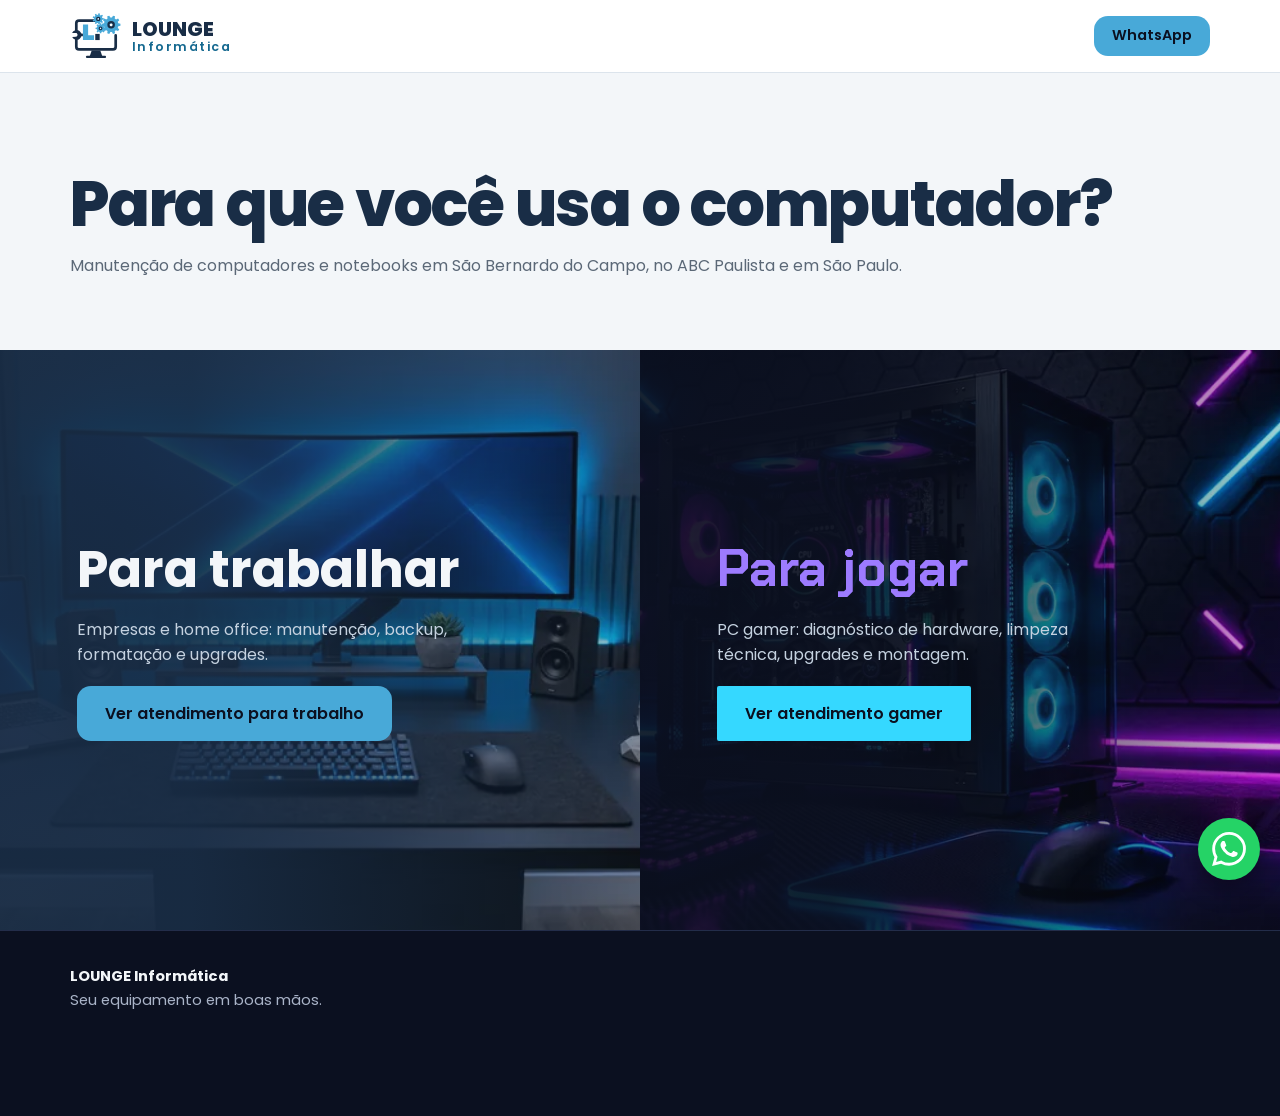
==== commit 4d6fc152: "Ajustes de layout, gabinete com estrutura, contatos pelo WhatsApp e horários Co-Authored-By: Claude " ====
--- a/index.html
+++ b/index.html
@@ -18,7 +18,7 @@
   <link rel="preconnect" href="https://fonts.gstatic.com" crossorigin>
   <link rel="stylesheet" href="https://fonts.googleapis.com/css2?family=Chakra+Petch:wght@600;700&family=Poppins:wght@400;500;600;700;800&display=swap">
   <link rel="stylesheet" href="/styles.css">
-  <script type="application/ld+json">{"@context": "https://schema.org", "@type": "LocalBusiness", "name": "LOUNGE Informática", "slogan": "Seu equipamento em boas mãos", "telephone": "+55-11-96715-0797", "email": "ti@loungeinformatica.com.br", "url": "https://lounge-informatica.vercel.app/", "address": {"@type": "PostalAddress", "addressLocality": "São Bernardo do Campo", "addressRegion": "SP", "addressCountry": "BR"}, "areaServed": ["ABC Paulista", "São Paulo"], "sameAs": ["https://www.instagram.com/loungeinformaticaof"]}</script>
+  <script type="application/ld+json">{"@context": "https://schema.org", "@type": "LocalBusiness", "name": "LOUNGE Informática", "slogan": "Seu equipamento em boas mãos", "telephone": "+55-11-96715-0797", "url": "https://lounge-informatica.vercel.app/", "address": {"@type": "PostalAddress", "addressLocality": "São Bernardo do Campo", "addressRegion": "SP", "addressCountry": "BR"}, "areaServed": ["ABC Paulista", "São Paulo"], "sameAs": ["https://www.instagram.com/loungeinformaticaof"], "openingHoursSpecification": [{"@type": "OpeningHoursSpecification", "dayOfWeek": ["Monday", "Tuesday", "Wednesday", "Thursday", "Friday"], "opens": "09:15", "closes": "18:00"}, {"@type": "OpeningHoursSpecification", "dayOfWeek": "Saturday", "opens": "15:00", "closes": "19:00"}]}</script>
 </head>
 <body class="inicio">
   <a class="skip" href="#conteudo">Pular para o conteúdo</a>
@@ -58,6 +58,7 @@
       <p>Seu equipamento em boas mãos.</p>
     </div>
   </footer>
+  <a class="zap-flutuante" data-wa="Olá! Vim pelo site e quero um orçamento." href="https://wa.me/5511967150797" aria-label="Chamar no WhatsApp"><span class="icone icone-zap" aria-hidden="true"></span></a>
   <script src="/script.js" defer></script>
 </body>
 </html>
--- a/styles.css
+++ b/styles.css
@@ -57,18 +57,29 @@
 .versions a[aria-current="page"] { background: var(--navy); color: #fff; }
 
 /* página inicial: escolha da versão */
+.inicio { display: flex; flex-direction: column; min-height: 100vh; }
+.inicio main { flex: 1; display: flex; flex-direction: column; }
+.inicio .choices { flex: 1; }
+.inicio .ask { width: min(1140px, 100% - 40px); }
 .ask { padding: 52px 0 36px; }
 .ask p { margin-top: 12px; color: var(--gray); }
 .choices { display: grid; grid-template-columns: 1fr 1fr; }
 .choice { display: flex; flex-direction: column; align-items: flex-start; justify-content: center; gap: 18px; min-height: 420px; padding: 56px clamp(24px, 6vw, 96px); text-decoration: none; color: var(--ice); }
 .choice h2 { font-size: clamp(2rem, 4vw, 3.2rem); }
 .choice p { max-width: 24rem; color: #C5D2E0; }
-.choice-trabalho { background: var(--navy); }
-.choice-gamer { background: var(--graphite); }
+.choice-trabalho { background: linear-gradient(90deg, #192D46eb 30%, #192D4640), url("/assets/empresas-home-office-800.webp") center / cover, var(--navy); }
+.choice-gamer { background: linear-gradient(90deg, #0B1020eb 30%, #0B102030), url("/assets/gamer-setup-800.webp") center / cover, var(--graphite); }
 .choice-gamer h2 { font-family: "Chakra Petch", Poppins, sans-serif; color: var(--violet); }
 .choice-gamer .btn { background: var(--cyan); border-radius: 2px; }
 .choice:hover .btn { filter: brightness(1.1); }
 .choice:focus-visible { outline-offset: -8px; }
+
+/* fotos ilustrativas */
+.vitrine { padding-top: 56px; }
+.vitrine img, .foto img { display: block; width: 100%; height: auto; border-radius: 24px; }
+.vitrine img { max-height: 620px; object-fit: cover; box-shadow: 0 24px 60px #192D4640; }
+figcaption { margin-top: 8px; font-size: .78rem; text-align: right; opacity: .75; }
+.retrato { display: block; width: 260px; max-width: 100%; height: auto; margin-top: 28px; border-radius: 4px; }
 
 /* blocos */
 .block { padding: 92px 0; }
@@ -91,14 +102,24 @@
 .about p { max-width: 38rem; }
 
 .contact { background: var(--navy); color: var(--ice); }
-.contacts { list-style: none; margin-bottom: 22px; font-size: 1.1rem; font-weight: 600; }
-.contacts li { margin-bottom: 8px; overflow-wrap: anywhere; }
-form { background: #fff; color: var(--navy); border-radius: 24px; padding: 32px; display: grid; gap: 10px; }
-label { font-weight: 600; font-size: .95rem; }
-input[type="text"], select, textarea { width: 100%; font: 400 1rem Poppins, Arial, sans-serif; color: var(--navy); padding: 13px 14px; border: 1px solid #A9B7C6; border-radius: 10px; background: #fff; margin-bottom: 12px; }
-textarea { resize: vertical; }
+.contact h3 { margin-bottom: 10px; }
+.horarios { margin-bottom: 28px; max-width: 24rem; }
+.horarios div { display: flex; justify-content: space-between; gap: 16px; padding: 10px 0; border-bottom: 1px solid #ffffff26; }
+.horarios dt { font-weight: 600; }
+.insta { display: inline-flex; align-items: center; gap: 10px; font-weight: 600; font-size: 1.1rem; overflow-wrap: anywhere; }
+.icone { display: inline-block; flex: none; width: 24px; height: 24px; background: currentColor; -webkit-mask: var(--icone) center / contain no-repeat; mask: var(--icone) center / contain no-repeat; }
+.icone-insta { --icone: url("/assets/instagram.svg"); }
+.icone-zap { --icone: url("/assets/whatsapp.svg"); }
+.zap { align-self: center; display: grid; justify-items: center; gap: 14px; padding: 48px 32px; text-align: center; background: #fff; color: var(--navy); border-radius: 24px; }
+.zap > .icone { width: 72px; height: 72px; background: #25D366; }
+.zap .zap-numero { font-size: clamp(1.7rem, 4vw, 2.4rem); font-weight: 800; line-height: 1.1; }
+.zap .btn { background: #25D366; color: #06210F; }
+.zap .zap-dica { font-size: .92rem; opacity: .8; max-width: 24rem; }
+.zap-flutuante { position: fixed; right: 20px; bottom: calc(20px + env(safe-area-inset-bottom)); z-index: 30; display: grid; place-items: center; width: 62px; height: 62px; border-radius: 50%; background: #25D366; color: #fff; box-shadow: 0 8px 24px #0007; }
+.zap-flutuante .icone { width: 34px; height: 34px; }
+.zap-flutuante:hover { filter: brightness(1.08); }
 
-footer { background: var(--graphite); color: #AAB4C8; padding: 34px 0; font-size: .92rem; }
+footer { background: var(--graphite); color: #AAB4C8; padding: 34px 0 104px; font-size: .92rem; }
 footer b { color: var(--ice); }
 
 /* versão gamer: a página inteira muda */
@@ -119,9 +140,6 @@
 .tema-gamer dt { font-size: 1.12rem; }
 .tema-gamer .steps li::before { background: var(--violet); color: var(--graphite); border-radius: 2px; }
 .tema-gamer .steps li:not(:last-child)::after { background: var(--cyan); }
-.tema-gamer form { background: #151C31; color: var(--ice); border: 1px solid var(--violet); border-radius: 2px; }
-.tema-gamer input[type="text"], .tema-gamer textarea { background: var(--graphite); color: var(--ice); border-color: #3A4766; border-radius: 2px; }
-.tema-gamer ::placeholder { color: #8591AC; }
 .tema-gamer footer, .inicio footer { border-top: 1px solid #232D4A; }
 
 @media (max-width: 860px) {
@@ -143,7 +161,7 @@
   .services div { grid-template-columns: 1fr; gap: 6px; }
   .brand span { display: none; }
   .inicio .brand span { display: block; }
-  form { padding: 22px; }
+  .zap { padding: 36px 20px; }
 }
 @media (max-width: 360px) {
   .top-row { gap: 8px; }
@@ -156,3 +174,18 @@
   html { scroll-behavior: auto; }
   .gear { animation: none; }
 }
+
+/* desktop: seções mais altas, com mais respiro (fica no fim para valer sobre as regras acima) */
+@media (min-width: 861px) {
+  .hero, .tema-gamer .hero { display: flex; flex-direction: column; justify-content: center; min-height: calc(100vh - 72px); padding: 104px 0 56px; }
+  .hero-note { margin-top: 72px; }
+  .vitrine, .tema-gamer .vitrine { padding: 128px 0 32px; }
+  .tema-gamer .vitrine { padding-bottom: 128px; }
+  .block { padding: 168px 0; }
+  .two { gap: 96px; }
+  .intro p { margin-block: 24px 32px; }
+  .services div { padding-block: 32px; }
+  .steps { margin-top: 88px; }
+  .ask { padding: 96px 0 72px; }
+  .choice { min-height: 580px; }
+}
